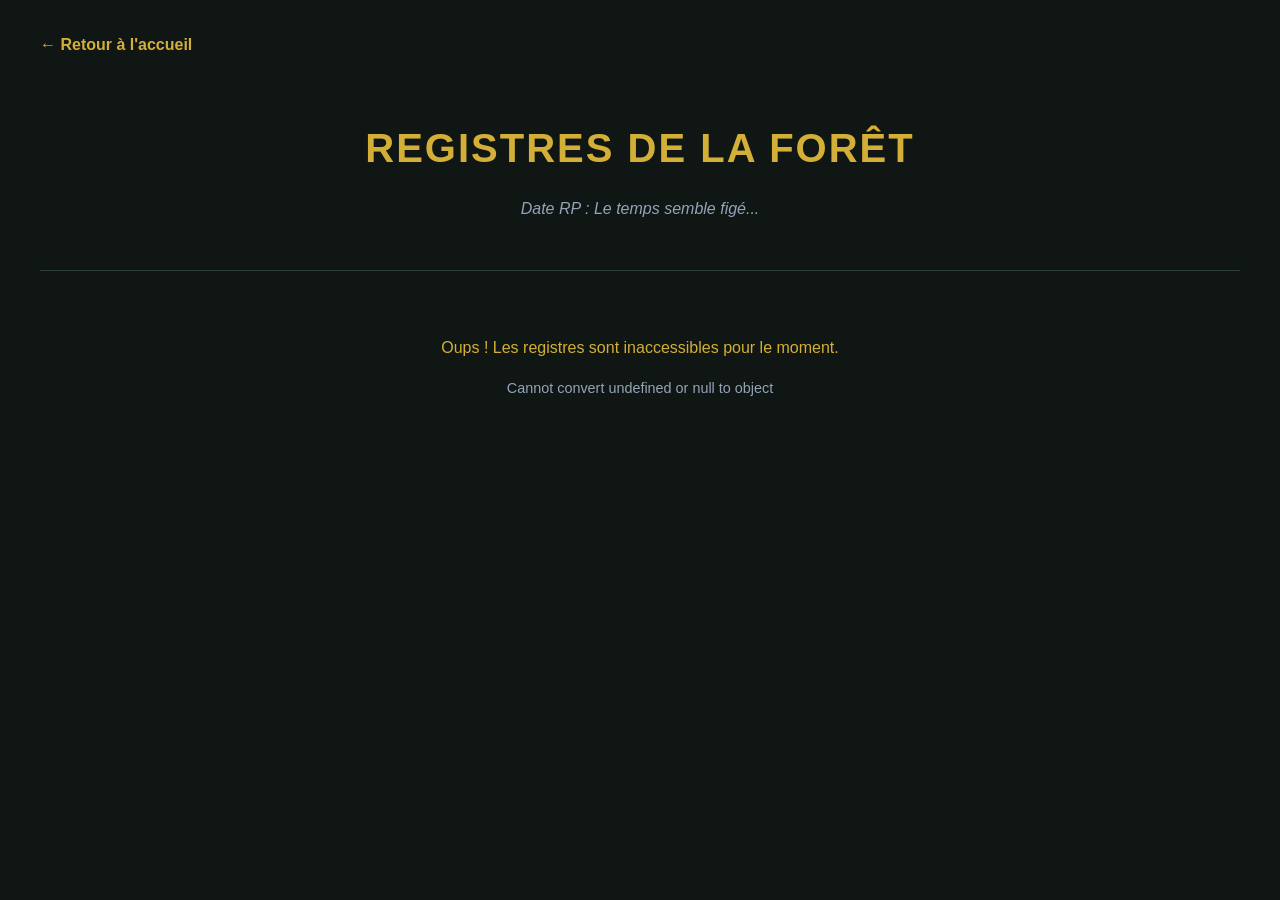
==== demographie.html @ 967d59c4 "Add files via upload" ====
<!DOCTYPE html>
<html lang="fr">
<head>
    <meta charset="UTF-8">
    <meta name="viewport" content="width=device-width, initial-scale=1.0">
    <title>Démographie — Chroniques des Clans</title>
    <link rel="stylesheet" href="style.css">
</head>
<body>
    <div class="container">
        <a href="index.html" class="back-link">← Retour à l'accueil</a>
        
        <div class="page-header">
            <h1>Registres de la Forêt</h1>
            <p id="rp-date-display" style="font-style: italic; color: var(--text-muted);">
                Bubulle interroge les esprits... (Chargement)
            </p>
        </div>

        <div id="clans-container">
            </div>
    </div>

    <script>
        // Dès que la page s'ouvre, on lance la recherche
        document.addEventListener("DOMContentLoaded", loadDemographie);

        async function loadDemographie() {
            try {
                // On va lire le fichier que Bubulle a déposé dans le dossier "data"
                const response = await fetch('data/dashboard.json');
                
                if (!response.ok) {
                    throw new Error("Impossible de trouver le fichier dashboard.json");
                }
                
                const data = await response.json();
                
                // 1. Mise à jour de la date RP
                const dateDisplay = document.getElementById('rp-date-display');
                if (data.meta && data.meta.rp_date) {
                    dateDisplay.innerHTML = `Date RP actuelle : <strong>${data.meta.rp_date.month}</strong> (An ${data.meta.rp_date.year}, ${data.meta.rp_date.season})`;
                } else {
                    dateDisplay.innerText = "Date RP : Le temps semble figé...";
                }

                // 2. Création des sections de clans
                const container = document.getElementById('clans-container');
                container.innerHTML = ""; // On nettoie le texte de chargement
                
                for (const [clanName, clanInfo] of Object.entries(data.clans)) {
                    const section = document.createElement('section');
                    section.className = "clan-section";
                    
                    // On fusionne les OCs et PNJs, et on met les vivants en premier
                    let allMembers = [...clanInfo.ocs, ...clanInfo.npcs];
                    allMembers.sort((a, b) => a.is_dead - b.is_dead);

                    // On génère le code HTML pour chaque carte de personnage
                    let cardsHTML = allMembers.map(char => `
                        <div class="char-card ${char.is_dead ? 'dead' : ''}">
                            <img src="${char.photo}" alt="Photo de ${char.name}" class="char-avatar" onerror="this.src='https://via.placeholder.com/150/1a251f/d4af37?text=🐾'">
                            <h4>${char.name} ${char.is_dead ? '⚰️' : ''}</h4>
                            <p class="char-rank">${char.rank}</p>
                            <p class="char-details">${char.age} lunes • ${char.gender}</p>
                        </div>
                    `).join('');

                    // On injecte le tout dans la section du clan
                    section.innerHTML = `
                        <div class="clan-header">
                            <h2>${clanName}</h2>
                            <div class="clan-stats">
                                <strong>${clanInfo.stats.vivants}</strong> vivants sur un total de ${clanInfo.stats.total} chats<br>
                                ♂️ ${clanInfo.stats.males} • ♀️ ${clanInfo.stats.femelles} • ⚧️ ${clanInfo.stats.nb}
                            </div>
                        </div>
                        <div class="character-grid">
                            ${cardsHTML}
                        </div>
                    `;
                    container.appendChild(section);
                }
            } catch (error) {
                console.error("Erreur de chargement :", error);
                document.getElementById('clans-container').innerHTML = `
                    <div style="text-align: center; color: var(--accent);">
                        <p>Oups ! Les registres sont inaccessibles pour le moment.</p>
                        <p style="font-size: 0.9rem; color: var(--text-muted);">${error.message}</p>
                    </div>`;
            }
        }
    </script>
</body>
</html>
---- style.css ----
/* --- VARIABLES DE THÈME --- */
:root {
    --bg-color: #0f1613; /* Vert forêt extrêmement sombre */
    --card-bg: #1a251f; /* Vert sapin profond */
    --border-color: #2c4035; /* Vert mousse */
    --text-main: #e2e8f0;
    --text-muted: #94a3b8;
    --accent: #d4af37; /* Doré pour le côté épique */
    --accent-hover: #fcd34d;
    --dead-color: #1e1e1e; /* Gris très sombre pour les morts */
}

body {
    margin: 0;
    font-family: 'Segoe UI', Tahoma, Geneva, Verdana, sans-serif;
    background-color: var(--bg-color);
    color: var(--text-main);
    line-height: 1.6;
}

/* --- STRUCTURE GLOBALE --- */
.container {
    max-width: 1200px;
    margin: 0 auto;
    padding: 2rem;
}

.back-link {
    color: var(--accent);
    text-decoration: none;
    font-weight: bold;
    display: inline-block;
    margin-bottom: 2rem;
    transition: color 0.2s;
}

.back-link:hover {
    color: var(--accent-hover);
}

.page-header {
    text-align: center;
    margin-bottom: 4rem;
    padding-bottom: 2rem;
    border-bottom: 1px solid var(--border-color);
}

.page-header h1 {
    color: var(--accent);
    font-size: 2.5rem;
    margin-bottom: 0.5rem;
    letter-spacing: 2px;
    text-transform: uppercase;
}

/* --- SECTIONS DES CLANS --- */
.clan-section {
    margin-bottom: 4rem;
    background-color: var(--card-bg);
    border: 1px solid var(--border-color);
    border-radius: 12px;
    padding: 2rem;
    box-shadow: 0 4px 15px rgba(0,0,0,0.3);
}

.clan-header {
    display: flex;
    justify-content: space-between;
    align-items: center;
    border-bottom: 1px solid var(--border-color);
    padding-bottom: 1rem;
    margin-bottom: 2rem;
}

.clan-header h2 {
    color: var(--accent);
    margin: 0;
    font-size: 2rem;
}

.clan-stats {
    color: var(--text-muted);
    font-size: 0.9rem;
    text-align: right;
}

/* --- GRILLE ET CARTES --- */
.character-grid {
    display: grid;
    grid-template-columns: repeat(auto-fill, minmax(220px, 1fr));
    gap: 1.5rem;
}

.char-card {
    background-color: rgba(0, 0, 0, 0.3);
    border: 1px solid var(--border-color);
    border-radius: 8px;
    padding: 1.5rem 1rem;
    text-align: center;
    transition: transform 0.2s ease, box-shadow 0.2s ease;
}

.char-card:hover {
    transform: translateY(-5px);
    box-shadow: 0 8px 20px rgba(0,0,0,0.4);
    border-color: var(--accent);
}

.char-card.dead {
    background-color: var(--dead-color);
    opacity: 0.7;
    filter: grayscale(80%);
}

.char-card.dead:hover {
    filter: grayscale(0%);
    opacity: 1;
}

.char-avatar {
    width: 120px;
    height: 120px;
    object-fit: cover;
    border-radius: 50%;
    border: 3px solid var(--border-color);
    margin-bottom: 1rem;
    background-color: #000;
}

.char-card h4 {
    margin: 0 0 0.5rem 0;
    color: var(--text-main);
    font-size: 1.2rem;
}

.char-rank {
    color: var(--accent);
    font-weight: bold;
    text-transform: capitalize;
    margin: 0 0 0.5rem 0;
    letter-spacing: 1px;
}

.char-details {
    margin: 0;
    font-size: 0.85rem;
    color: var(--text-muted);
}
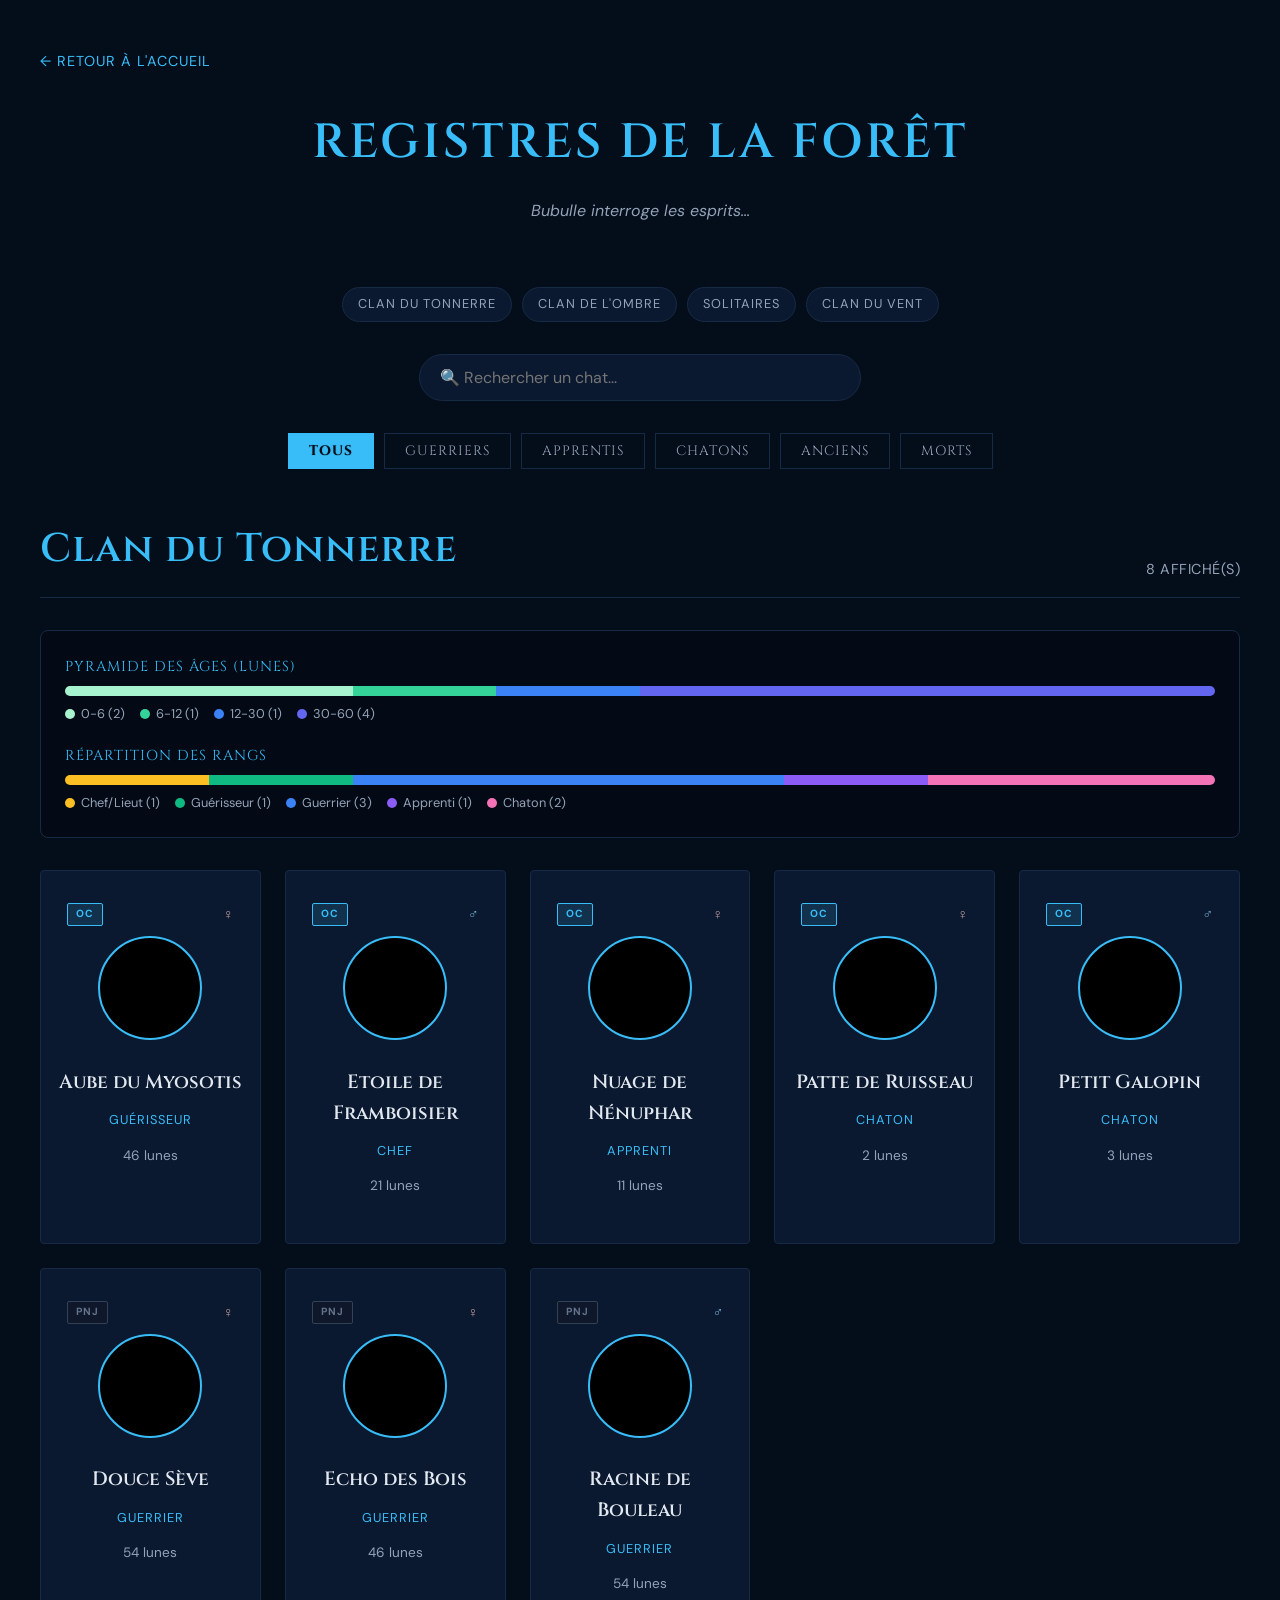
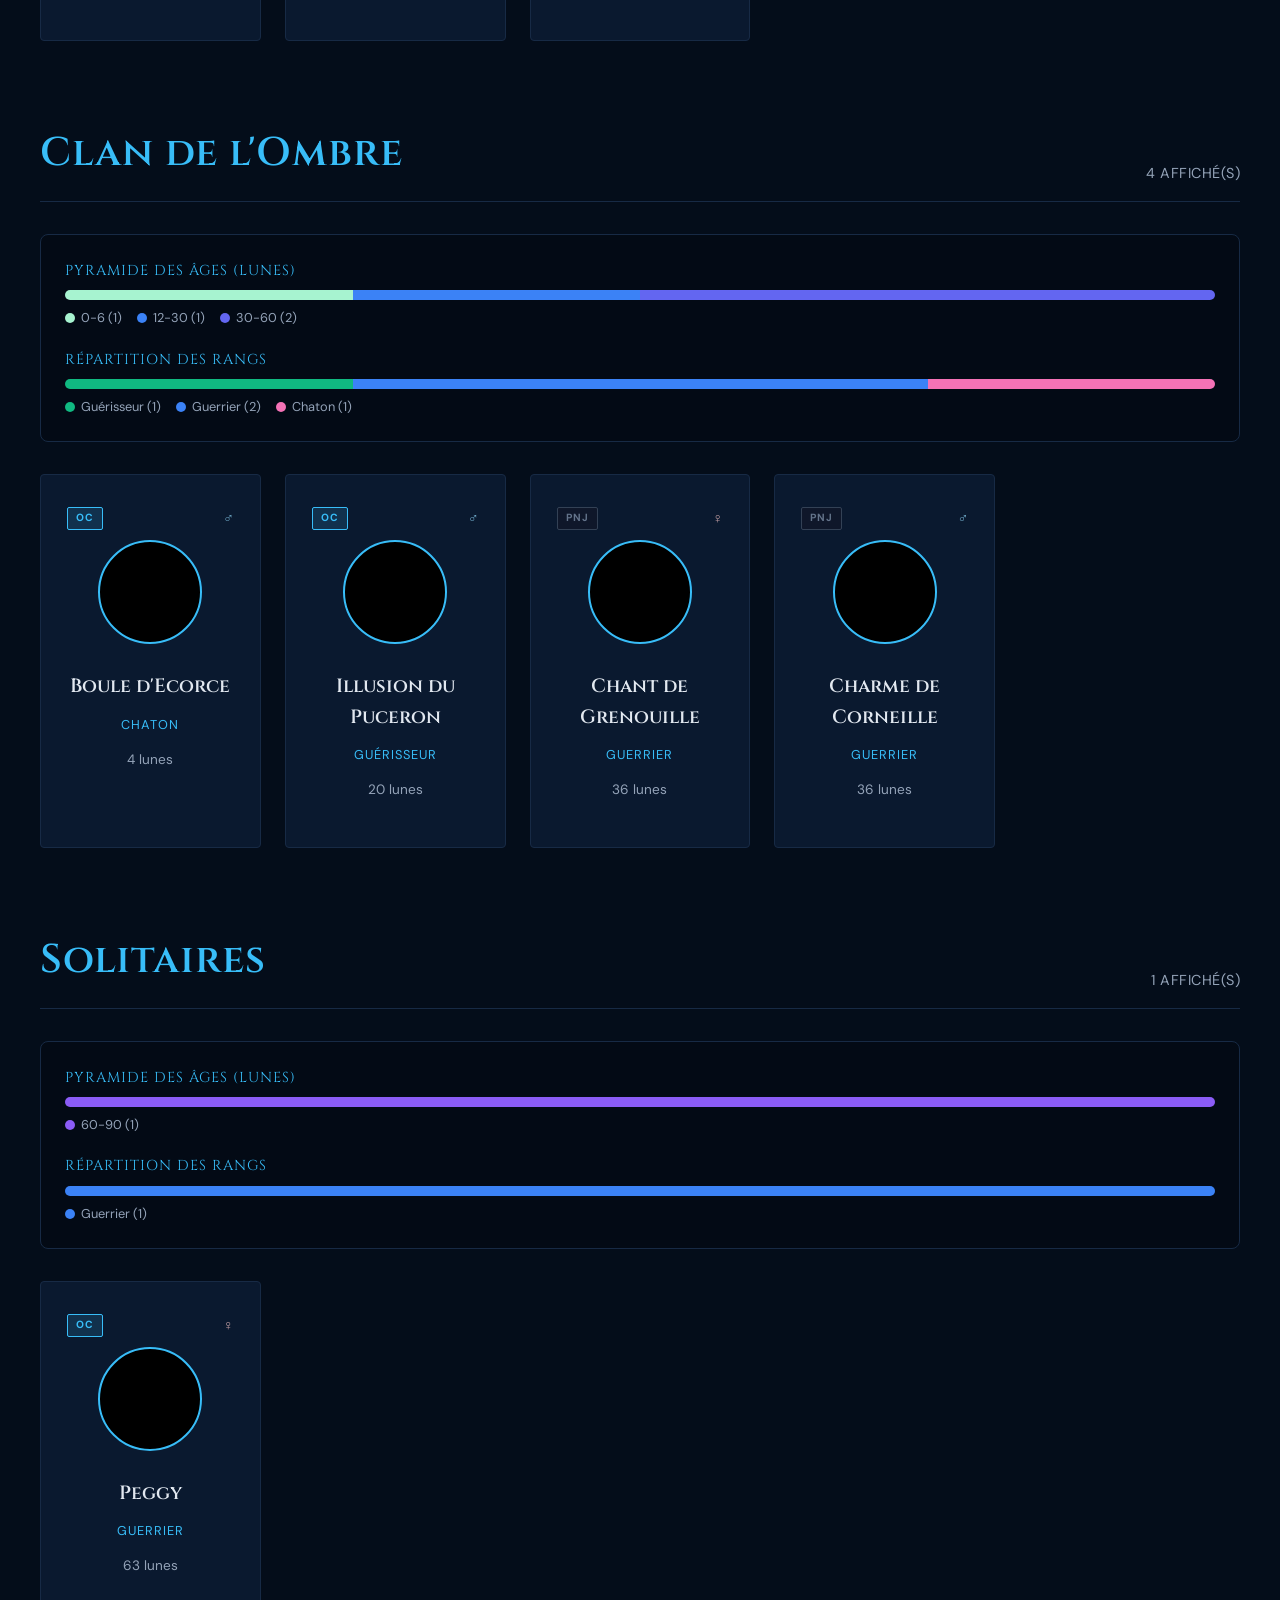
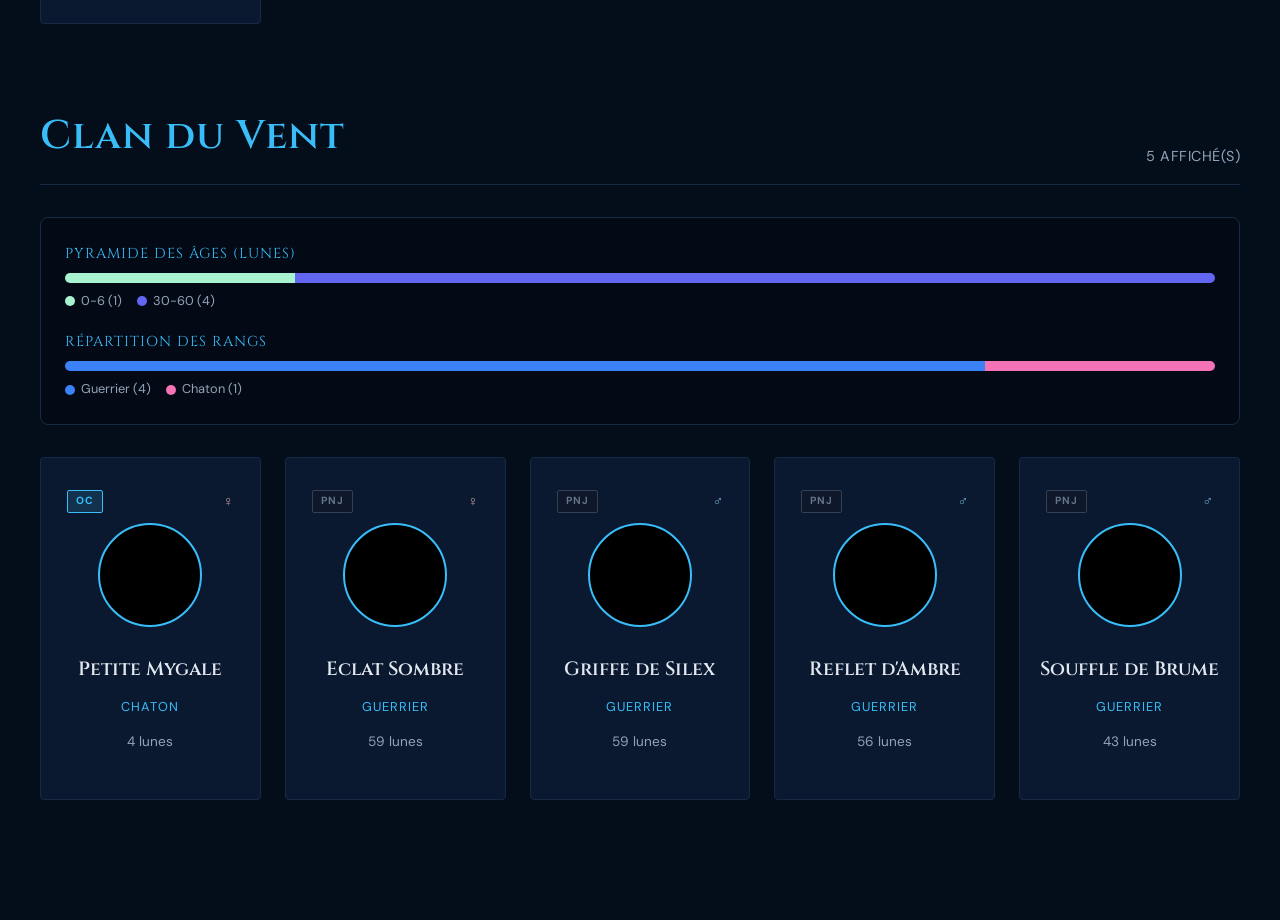
==== commit c2837870: "Add files via upload" ====
--- a/demographie.html
+++ b/demographie.html
@@ -12,83 +12,271 @@
         
         <div class="page-header">
             <h1>Registres de la Forêt</h1>
-            <p id="rp-date-display" style="font-style: italic; color: var(--text-muted);">
-                Bubulle interroge les esprits... (Chargement)
+            <p id="rp-date-display" style="font-style: italic; color: var(--text-dim);">
+                Bubulle interroge les esprits...
             </p>
+        </div>
+
+        <div id="quick-nav-container" class="quick-nav"></div>
+
+        <input type="text" id="search-bar" class="search-bar" placeholder="🔍 Rechercher un chat..." oninput="renderClans(currentCriteria)">
+
+        <div class="filter-bar">
+            <button class="filter-btn active" onclick="filterMembers('all')">Tous</button>
+            <button class="filter-btn" onclick="filterMembers('guerrier')">Guerriers</button>
+            <button class="filter-btn" onclick="filterMembers('apprenti')">Apprentis</button>
+            <button class="filter-btn" onclick="filterMembers('chaton')">Chatons</button>
+            <button class="filter-btn" onclick="filterMembers('ancien')">Anciens</button>
+            <button class="filter-btn" onclick="filterMembers('mort')">Morts</button>
         </div>
 
         <div id="clans-container">
             </div>
     </div>
 
+    <div id="panel-overlay" class="panel-overlay" onclick="closePanel()"></div>
+    <div id="side-panel" class="side-panel">
+        <button class="close-btn" onclick="closePanel()">&times;</button>
+        <img id="panel-img" src="" alt="Avatar" class="panel-avatar" onerror="this.src='https://via.placeholder.com/150/141414/c5a059?text=🐾'">
+        
+        <div class="char-badges" style="justify-content: center; gap: 10px; margin-bottom: 10px;">
+            <span id="panel-type" class="badge">OC</span>
+            <span id="panel-gender-icon" class="gender-icon">♂️</span>
+        </div>
+        
+        <h2 id="panel-name" class="panel-name">Nom du Chat</h2>
+        <div id="panel-rank" class="panel-rank">Rang • Clan</div>
+
+        <div class="panel-section">
+            <h3>Santé & Points de Vie</h3>
+            <div class="hp-bar-container">
+                <div id="panel-hp-fill" class="hp-fill"></div>
+            </div>
+            <div style="text-align: right; font-size: 0.85rem; color: var(--text-dim);" id="panel-hp-text">
+                50 / 50 PV
+            </div>
+        </div>
+
+        <div class="panel-section">
+            <h3>Informations</h3>
+            <p style="margin: 0; color: var(--text-dim);"><strong>Âge :</strong> <span id="panel-age"></span> lunes</p>
+            <p style="margin: 5px 0 0 0; color: var(--text-dim);"><strong>Sexe :</strong> <span id="panel-gender-text"></span></p>
+        </div>
+    </div>
+
     <script>
-        // Dès que la page s'ouvre, on lance la recherche
+        let globalData = null; 
+        let currentCriteria = 'all'; // Mémorise le filtre actuel
+
         document.addEventListener("DOMContentLoaded", loadDemographie);
 
         async function loadDemographie() {
             try {
-                // On va lire le fichier que Bubulle a déposé dans le dossier "data"
                 const response = await fetch('data/dashboard.json');
-                
-                if (!response.ok) {
-                    throw new Error("Impossible de trouver le fichier dashboard.json");
-                }
-                
-                const data = await response.json();
-                
-                // 1. Mise à jour de la date RP
+                if (!response.ok) throw new Error("Fichier introuvable");
+                globalData = await response.json();
+                
                 const dateDisplay = document.getElementById('rp-date-display');
-                if (data.meta && data.meta.rp_date) {
-                    dateDisplay.innerHTML = `Date RP actuelle : <strong>${data.meta.rp_date.month}</strong> (An ${data.meta.rp_date.year}, ${data.meta.rp_date.season})`;
-                } else {
-                    dateDisplay.innerText = "Date RP : Le temps semble figé...";
-                }
-
-                // 2. Création des sections de clans
-                const container = document.getElementById('clans-container');
-                container.innerHTML = ""; // On nettoie le texte de chargement
-                
-                for (const [clanName, clanInfo] of Object.entries(data.clans)) {
-                    const section = document.createElement('section');
-                    section.className = "clan-section";
-                    
-                    // On fusionne les OCs et PNJs, et on met les vivants en premier
-                    let allMembers = [...clanInfo.ocs, ...clanInfo.npcs];
-                    allMembers.sort((a, b) => a.is_dead - b.is_dead);
-
-                    // On génère le code HTML pour chaque carte de personnage
-                    let cardsHTML = allMembers.map(char => `
-                        <div class="char-card ${char.is_dead ? 'dead' : ''}">
-                            <img src="${char.photo}" alt="Photo de ${char.name}" class="char-avatar" onerror="this.src='https://via.placeholder.com/150/1a251f/d4af37?text=🐾'">
-                            <h4>${char.name} ${char.is_dead ? '⚰️' : ''}</h4>
-                            <p class="char-rank">${char.rank}</p>
-                            <p class="char-details">${char.age} lunes • ${char.gender}</p>
-                        </div>
-                    `).join('');
-
-                    // On injecte le tout dans la section du clan
-                    section.innerHTML = `
-                        <div class="clan-header">
-                            <h2>${clanName}</h2>
-                            <div class="clan-stats">
-                                <strong>${clanInfo.stats.vivants}</strong> vivants sur un total de ${clanInfo.stats.total} chats<br>
-                                ♂️ ${clanInfo.stats.males} • ♀️ ${clanInfo.stats.femelles} • ⚧️ ${clanInfo.stats.nb}
+                if (globalData.meta.rp_date) {
+                    const d = globalData.meta.rp_date;
+                    dateDisplay.innerText = `Lune actuelle : ${d.month} (An ${d.year}, ${d.season})`;
+                }
+                
+                buildQuickNav(); // Construit le menu des clans
+                renderClans('all'); 
+            } catch (error) {
+                document.getElementById('clans-container').innerHTML = 
+                    `<p style="text-align:center; color: var(--accent-gold);">Oups ! Les registres sont inaccessibles.</p>`;
+            }
+        }
+
+        // Génère le sommaire avec des liens d'ancrage (ex: #clan-du-tonnerre)
+        function buildQuickNav() {
+            const navContainer = document.getElementById('quick-nav-container');
+            navContainer.innerHTML = "";
+            for (const clanName of Object.keys(globalData.clans)) {
+                const clanId = 'clan-' + clanName.replace(/\s+/g, '-').toLowerCase();
+                navContainer.innerHTML += `<a href="#${clanId}" class="quick-nav-link">${clanName}</a>`;
+            }
+        }
+
+        function filterMembers(criteria) {
+            currentCriteria = criteria;
+            document.querySelectorAll('.filter-btn').forEach(btn => {
+                btn.classList.remove('active');
+                if(btn.innerText.toLowerCase().includes(criteria) || (criteria === 'all' && btn.innerText === 'Tous')) {
+                    btn.classList.add('active');
+                }
+            });
+            renderClans(criteria);
+        }
+
+        function generateStatsHTML(members) {
+            const living = members.filter(m => !m.is_dead);
+            if (living.length === 0) return "";
+
+            const ages = {"0-6": 0, "6-12": 0, "12-30": 0, "30-60": 0, "60-90": 0, "90-110": 0, "110+": 0};
+            const ranks = {"Chef/Lieut": 0, "Guérisseur": 0, "Guerrier": 0, "Apprenti": 0, "Chaton": 0, "Ancien": 0, "Autre": 0};
+
+            living.forEach(m => {
+                let a = m.age;
+                if (a === "À naître" || a < 6) ages["0-6"]++;
+                else if (a < 12) ages["6-12"]++;
+                else if (a < 30) ages["12-30"]++;
+                else if (a < 60) ages["30-60"]++;
+                else if (a < 90) ages["60-90"]++;
+                else if (a < 110) ages["90-110"]++;
+                else ages["110+"]++;
+
+                let r = m.rank.toLowerCase();
+                if (r.includes("chef") || r.includes("lieutenant")) ranks["Chef/Lieut"]++;
+                else if (r.includes("guérisseur") || r.includes("guerisseur") || r.includes("medecin")) ranks["Guérisseur"]++;
+                else if (r.includes("guerrier")) ranks["Guerrier"]++;
+                else if (r.includes("apprenti")) ranks["Apprenti"]++;
+                else if (r.includes("chaton")) ranks["Chaton"]++;
+                else if (r.includes("ancien")) ranks["Ancien"]++;
+                else ranks["Autre"]++;
+            });
+
+            const total = living.length;
+            const ageColors = {"0-6":"#a7f3d0", "6-12":"#34d399", "12-30":"#3b82f6", "30-60":"#6366f1", "60-90":"#8b5cf6", "90-110":"#d946ef", "110+":"#f43f5e"};
+            const rankColors = {"Chef/Lieut":"#fbbf24", "Guérisseur":"#10b981", "Guerrier":"#3b82f6", "Apprenti":"#8b5cf6", "Chaton":"#f472b6", "Ancien":"#9ca3af", "Autre":"#71717a"};
+
+            function buildBar(dataObj, colors) {
+                let barHTML = `<div class="stat-bar">`;
+                let labelsHTML = `<div class="stat-labels">`;
+                for (let [key, val] of Object.entries(dataObj)) {
+                    if (val > 0) {
+                        let pct = (val / total) * 100;
+                        let col = colors[key];
+                        barHTML += `<div class="stat-segment" style="width: ${pct}%; background-color: ${col};" title="${key}: ${val}"></div>`;
+                        labelsHTML += `<div class="stat-label-item"><div class="stat-dot" style="background-color: ${col};"></div>${key} (${val})</div>`;
+                    }
+                }
+                return barHTML + `</div>` + labelsHTML + `</div>`;
+            }
+
+            return `
+                <div class="clan-dashboard">
+                    <div class="stat-group"><div class="stat-title">Pyramide des Âges (Lunes)</div>${buildBar(ages, ageColors)}</div>
+                    <div class="stat-group"><div class="stat-title">Répartition des Rangs</div>${buildBar(ranks, rankColors)}</div>
+                </div>
+            `;
+        }
+
+        function renderClans(criteria) {
+            const container = document.getElementById('clans-container');
+            container.innerHTML = "";
+            
+            // On récupère le texte tapé dans la barre de recherche
+            const searchQuery = document.getElementById('search-bar').value.toLowerCase();
+
+            for (const [clanName, clanInfo] of Object.entries(globalData.clans)) {
+                let ocs = clanInfo.ocs.map(o => ({...o, type: 'OC', clan: clanName}));
+                let npcs = clanInfo.npcs.map(n => ({...n, type: 'PNJ', clan: clanName}));
+                let allMembers = [...ocs, ...npcs];
+
+                const statsHTML = generateStatsHTML(allMembers);
+
+                let filteredMembers = allMembers;
+                
+                // 1. Filtrage par bouton (Guerrier, Apprenti...)
+                if (criteria === 'mort') filteredMembers = filteredMembers.filter(m => m.is_dead);
+                else if (criteria !== 'all') filteredMembers = filteredMembers.filter(m => !m.is_dead && m.rank.toLowerCase().includes(criteria));
+
+                // 2. Filtrage par barre de recherche (Nom du chat)
+                if (searchQuery !== "") {
+                    filteredMembers = filteredMembers.filter(m => m.name.toLowerCase().includes(searchQuery));
+                }
+
+                if (filteredMembers.length === 0) continue;
+
+                const section = document.createElement('section');
+                section.className = "clan-section";
+                
+                // Ancre pour le sommaire rapide
+                section.id = 'clan-' + clanName.replace(/\s+/g, '-').toLowerCase(); 
+                
+                const cardsHTML = filteredMembers.map(m => {
+                    let genderIcon = "⚧️";
+                    let genderClass = "gender-nb";
+                    if (m.gender === "Mâle") { genderIcon = "♂️"; genderClass = "gender-male"; }
+                    if (m.gender === "Femelle") { genderIcon = "♀️"; genderClass = "gender-female"; }
+
+                    let photoPath = `assets/photos/${m.name}.png`;
+
+                    // C'est ici que l'on ajoute le loading="lazy" pour la fluidité !
+                    return `
+                        <div class="char-card ${m.is_dead ? 'dead' : ''}" onclick="openPanel('${m.name}', '${clanName}')">
+                            <div class="char-badges">
+                                <span class="badge ${m.type === 'OC' ? 'badge-oc' : 'badge-pnj'}">${m.type}</span>
+                                <span class="gender-icon ${genderClass}">${genderIcon}</span>
                             </div>
-                        </div>
-                        <div class="character-grid">
-                            ${cardsHTML}
+                            <img src="${photoPath}" class="char-avatar" loading="lazy" onerror="this.src='https://via.placeholder.com/150/141414/c5a059?text=🐾'">
+                            <h4>${m.name} ${m.is_dead ? '⚰️' : ''}</h4>
+                            <p class="char-rank">${m.rank}</p>
+                            <p class="char-details">${m.age} lunes</p>
                         </div>
                     `;
-                    container.appendChild(section);
-                }
-            } catch (error) {
-                console.error("Erreur de chargement :", error);
-                document.getElementById('clans-container').innerHTML = `
-                    <div style="text-align: center; color: var(--accent);">
-                        <p>Oups ! Les registres sont inaccessibles pour le moment.</p>
-                        <p style="font-size: 0.9rem; color: var(--text-muted);">${error.message}</p>
-                    </div>`;
-            }
+                }).join('');
+
+                section.innerHTML = `
+                    <div class="clan-header">
+                        <h2>${clanName}</h2>
+                        <div class="clan-stats">${filteredMembers.length} affiché(s)</div>
+                    </div>
+                    ${statsHTML}
+                    <div class="character-grid">${cardsHTML}</div>
+                `;
+                container.appendChild(section);
+            }
+        }
+
+        // --- LOGIQUE DU PANNEAU LATÉRAL ---
+        function openPanel(charName, clanName) {
+            const clanData = globalData.clans[clanName];
+            const allMembers = [...clanData.ocs.map(o=>({...o, type:'OC'})), ...clanData.npcs.map(n=>({...n, type:'PNJ'}))];
+            const char = allMembers.find(m => m.name === charName);
+            
+            if (!char) return;
+
+            document.getElementById('panel-img').src = `assets/photos/${char.name}.png`;
+            document.getElementById('panel-name').innerText = char.name + (char.is_dead ? ' ⚰️' : '');
+            document.getElementById('panel-rank').innerText = `${char.rank} • ${clanName}`;
+            document.getElementById('panel-age').innerText = char.age;
+            document.getElementById('panel-gender-text').innerText = char.gender;
+            
+            const typeBadge = document.getElementById('panel-type');
+            typeBadge.innerText = char.type;
+            typeBadge.className = `badge ${char.type === 'OC' ? 'badge-oc' : 'badge-pnj'}`;
+
+            const genderIcon = document.getElementById('panel-gender-icon');
+            if (char.gender === "Mâle") { genderIcon.innerText = "♂️"; genderIcon.className = "gender-icon gender-male"; }
+            else if (char.gender === "Femelle") { genderIcon.innerText = "♀️"; genderIcon.className = "gender-icon gender-female"; }
+            else { genderIcon.innerText = "⚧️"; genderIcon.className = "gender-icon gender-nb"; }
+
+            const hpFill = document.getElementById('panel-hp-fill');
+            const hpText = document.getElementById('panel-hp-text');
+            const hp = char.hp || 0;
+            const maxHp = char.max_hp || 1; 
+            let pct = (hp / maxHp) * 100;
+            
+            hpFill.style.width = `${pct}%`;
+            hpFill.className = "hp-fill"; 
+            
+            if (char.is_dead || hp <= 0) hpFill.classList.add("dead");
+            else if (pct <= 25) hpFill.classList.add("critical");
+            else if (pct <= 50) hpFill.classList.add("medium");
+            
+            hpText.innerText = char.is_dead ? "Décédé(e)" : `${hp} / ${maxHp} PV`;
+
+            document.getElementById('side-panel').classList.add('open');
+            document.getElementById('panel-overlay').classList.add('active');
+        }
+
+        function closePanel() {
+            document.getElementById('side-panel').classList.remove('open');
+            document.getElementById('panel-overlay').classList.remove('active');
         }
     </script>
 </body>
--- a/style.css
+++ b/style.css
@@ -1,148 +1,291 @@
-/* --- VARIABLES DE THÈME --- */
+@import url('https://fonts.googleapis.com/css2?family=Cinzel:wght@400;600;700&family=DM+Sans:ital,opsz,wght@0,9..40,300;0,9..40,400;0,9..40,500;1,9..40,400&display=swap');
+
+/* --- VARIABLES DE THÈME (Aquatique & Sombre) --- */
 :root {
-    --bg-color: #0f1613; /* Vert forêt extrêmement sombre */
-    --card-bg: #1a251f; /* Vert sapin profond */
-    --border-color: #2c4035; /* Vert mousse */
+    --bg-main: #040d1a; /* Océan très profond */
+    --bg-panel: #0a192f; /* Bleu nuit sous-marin */
+    --border-light: #172a45; /* Bordure d'eau */
+    --accent: #38bdf8; /* Cyan bulle lumineux */
+    --accent-glow: rgba(56, 189, 248, 0.15);
     --text-main: #e2e8f0;
-    --text-muted: #94a3b8;
-    --accent: #d4af37; /* Doré pour le côté épique */
-    --accent-hover: #fcd34d;
-    --dead-color: #1e1e1e; /* Gris très sombre pour les morts */
+    --text-dim: #94a3b8;
+    --dead-bg: #020617;
 }
 
 body {
     margin: 0;
-    font-family: 'Segoe UI', Tahoma, Geneva, Verdana, sans-serif;
-    background-color: var(--bg-color);
+    font-family: 'DM Sans', sans-serif;
+    background-color: var(--bg-main);
     color: var(--text-main);
     line-height: 1.6;
 }
 
-/* --- STRUCTURE GLOBALE --- */
-.container {
-    max-width: 1200px;
-    margin: 0 auto;
-    padding: 2rem;
-}
-
-.back-link {
-    color: var(--accent);
-    text-decoration: none;
-    font-weight: bold;
-    display: inline-block;
-    margin-bottom: 2rem;
-    transition: color 0.2s;
-}
-
-.back-link:hover {
-    color: var(--accent-hover);
-}
-
-.page-header {
-    text-align: center;
-    margin-bottom: 4rem;
-    padding-bottom: 2rem;
-    border-bottom: 1px solid var(--border-color);
-}
-
-.page-header h1 {
-    color: var(--accent);
-    font-size: 2.5rem;
-    margin-bottom: 0.5rem;
-    letter-spacing: 2px;
-    text-transform: uppercase;
-}
-
-/* --- SECTIONS DES CLANS --- */
-.clan-section {
-    margin-bottom: 4rem;
-    background-color: var(--card-bg);
-    border: 1px solid var(--border-color);
-    border-radius: 12px;
-    padding: 2rem;
-    box-shadow: 0 4px 15px rgba(0,0,0,0.3);
-}
-
-.clan-header {
-    display: flex;
-    justify-content: space-between;
-    align-items: center;
-    border-bottom: 1px solid var(--border-color);
-    padding-bottom: 1rem;
-    margin-bottom: 2rem;
-}
-
-.clan-header h2 {
-    color: var(--accent);
-    margin: 0;
+h1, h2, h3, h4, .cinzel { font-family: 'Cinzel', serif; font-weight: 600; margin: 0; }
+html { overflow-y: scroll; scroll-behavior: smooth; }
+a { color: var(--accent); text-decoration: none; transition: all 0.3s ease; }
+a:hover { text-shadow: 0 0 8px var(--accent-glow); color: #7dd3fc; }
+.container { max-width: 1200px; margin: 0 auto; padding: 3rem 2rem; }
+.back-link { font-size: 0.9rem; text-transform: uppercase; letter-spacing: 1px; margin-bottom: 2rem; display: inline-block; }
+.page-header { text-align: center; margin-bottom: 4rem; }
+.page-header h1 { font-size: 3rem; color: var(--accent); letter-spacing: 3px; text-transform: uppercase; margin-bottom: 0.5rem; }
+
+/* =========================================
+   ANIMATION DES BULLES (FOND)
+   ========================================= */
+.bubbles-container {
+    position: fixed;
+    top: 0; left: 0; width: 100%; height: 100%;
+    z-index: -1;
+    pointer-events: none;
+    overflow: hidden;
+}
+
+.bubble {
+    position: absolute;
+    bottom: -100px;
+    background: radial-gradient(circle at 30% 30%, rgba(255, 255, 255, 0.8), rgba(255, 255, 255, 0.1) 60%, transparent);
+    border: 1px solid rgba(255, 255, 255, 0.2);
+    border-radius: 50%;
+    animation: floatUp linear infinite;
+    box-shadow: inset 0 0 10px rgba(255, 255, 255, 0.3);
+}
+
+/* Génération aléatoire des bulles */
+.bubble:nth-child(1) { width: 40px; height: 40px; left: 10%; animation-duration: 8s; animation-delay: 0s; }
+.bubble:nth-child(2) { width: 20px; height: 20px; left: 25%; animation-duration: 5s; animation-delay: 2s; }
+.bubble:nth-child(3) { width: 50px; height: 50px; left: 40%; animation-duration: 10s; animation-delay: 4s; }
+.bubble:nth-child(4) { width: 30px; height: 30px; left: 60%; animation-duration: 6s; animation-delay: 1s; }
+.bubble:nth-child(5) { width: 25px; height: 25px; left: 75%; animation-duration: 7s; animation-delay: 3s; }
+.bubble:nth-child(6) { width: 45px; height: 45px; left: 90%; animation-duration: 9s; animation-delay: 5s; }
+.bubble:nth-child(7) { width: 15px; height: 15px; left: 50%; animation-duration: 4s; animation-delay: 6s; }
+.bubble:nth-child(8) { width: 35px; height: 35px; left: 80%; animation-duration: 8.5s; animation-delay: 2.5s; }
+
+@keyframes floatUp {
+    0% { transform: translateY(0) scale(1) rotate(0deg); opacity: 0; }
+    10% { opacity: 0.8; }
+    90% { opacity: 0.5; }
+    100% { transform: translateY(-120vh) scale(1.2) rotate(360deg); opacity: 0; }
+}
+
+/* =========================================
+   CLOCHE ET MISES À JOUR (MODAL)
+   ========================================= */
+.update-bell {
+    position: fixed;
+    top: 25px; right: 35px;
     font-size: 2rem;
-}
-
-.clan-stats {
-    color: var(--text-muted);
-    font-size: 0.9rem;
-    text-align: right;
-}
-
-/* --- GRILLE ET CARTES --- */
-.character-grid {
-    display: grid;
-    grid-template-columns: repeat(auto-fill, minmax(220px, 1fr));
-    gap: 1.5rem;
-}
-
-.char-card {
-    background-color: rgba(0, 0, 0, 0.3);
-    border: 1px solid var(--border-color);
-    border-radius: 8px;
-    padding: 1.5rem 1rem;
-    text-align: center;
-    transition: transform 0.2s ease, box-shadow 0.2s ease;
-}
-
-.char-card:hover {
-    transform: translateY(-5px);
-    box-shadow: 0 8px 20px rgba(0,0,0,0.4);
-    border-color: var(--accent);
-}
-
-.char-card.dead {
-    background-color: var(--dead-color);
-    opacity: 0.7;
-    filter: grayscale(80%);
-}
-
-.char-card.dead:hover {
-    filter: grayscale(0%);
-    opacity: 1;
-}
-
-.char-avatar {
-    width: 120px;
-    height: 120px;
-    object-fit: cover;
-    border-radius: 50%;
-    border: 3px solid var(--border-color);
-    margin-bottom: 1rem;
-    background-color: #000;
-}
-
-.char-card h4 {
-    margin: 0 0 0.5rem 0;
-    color: var(--text-main);
-    font-size: 1.2rem;
-}
-
-.char-rank {
-    color: var(--accent);
-    font-weight: bold;
-    text-transform: capitalize;
-    margin: 0 0 0.5rem 0;
-    letter-spacing: 1px;
-}
-
-.char-details {
-    margin: 0;
-    font-size: 0.85rem;
-    color: var(--text-muted);
-}+    cursor: pointer;
+    z-index: 1000;
+    transition: transform 0.3s cubic-bezier(0.175, 0.885, 0.32, 1.275);
+    filter: drop-shadow(0 0 10px rgba(0,0,0,0.5));
+}
+
+.update-bell:hover { transform: scale(1.1) rotate(15deg); }
+
+.bell-badge {
+    position: absolute;
+    top: -5px; right: -5px;
+    background: #ef4444; color: white;
+    font-size: 0.8rem; font-family: sans-serif; font-weight: bold;
+    padding: 2px 7px; border-radius: 50%;
+    border: 2px solid var(--bg-main);
+    box-shadow: 0 0 10px rgba(239, 68, 68, 0.5);
+}
+
+.changelog { list-style: none; padding: 0; margin: 0; }
+.changelog li { padding: 1.5rem 0; border-bottom: 1px solid var(--border-light); }
+.changelog li:last-child { border-bottom: none; padding-bottom: 0; }
+.changelog-date { display: block; font-size: 0.8rem; color: var(--accent); text-transform: uppercase; letter-spacing: 1px; margin-bottom: 5px; }
+.changelog strong { color: var(--text-main); font-size: 1.1rem; }
+.changelog p { color: var(--text-dim); font-size: 0.95rem; margin: 5px 0 0 0; }
+
+/* =========================================
+   ACCUEIL (LE HUB PRINCIPAL)
+   ========================================= */
+.hub-body { background: radial-gradient(circle at top, #081b33 0%, var(--bg-main) 70%); }
+.hub-hero { text-align: center; padding: 6rem 2rem 3rem 2rem; animation: fadeInDown 1s ease-out; }
+
+.glow-text {
+    font-size: 4.5rem; color: var(--accent);
+    text-shadow: 0 0 20px rgba(56, 189, 248, 0.3), 0 0 40px rgba(56, 189, 248, 0.1);
+    letter-spacing: 5px; margin-bottom: 0.5rem;
+}
+
+.hero-subtitle { font-size: 1.2rem; color: var(--text-dim); font-style: italic; margin-top: 0; }
+.separator { color: var(--accent); font-size: 1.5rem; margin: 2rem 0; letter-spacing: 20px; opacity: 0.6; filter: drop-shadow(0 0 5px var(--accent)); }
+.hub-main { max-width: 1100px; margin: 0 auto; padding: 0 2rem 5rem 2rem; }
+.elegant-grid { display: grid; grid-template-columns: repeat(auto-fit, minmax(300px, 1fr)); gap: 2.5rem; }
+
+.elegant-card {
+    position: relative;
+    background: linear-gradient(145deg, rgba(10, 25, 47, 0.7), rgba(4, 13, 26, 0.9));
+    border: 1px solid rgba(56, 189, 248, 0.15);
+    border-radius: 16px; padding: 3rem 2rem; text-align: center; overflow: hidden;
+    backdrop-filter: blur(10px);
+    transition: transform 0.4s cubic-bezier(0.175, 0.885, 0.32, 1.275), border-color 0.4s, box-shadow 0.4s;
+}
+
+.elegant-card::before {
+    content: ''; position: absolute; top: 0; left: 0; right: 0; height: 3px;
+    background: linear-gradient(90deg, transparent, var(--accent), transparent);
+    opacity: 0; transition: opacity 0.4s ease;
+}
+
+.elegant-card:hover {
+    transform: translateY(-10px); border-color: rgba(56, 189, 248, 0.4);
+    box-shadow: 0 15px 35px rgba(0, 0, 0, 0.6), 0 0 20px rgba(56, 189, 248, 0.15);
+}
+.elegant-card:hover::before { opacity: 1; }
+.card-icon { font-size: 3.5rem; margin-bottom: 1.2rem; filter: drop-shadow(0 0 10px rgba(255, 255, 255, 0.1)); transition: transform 0.4s ease; display: inline-block; }
+.elegant-card:hover .card-icon { transform: scale(1.15) rotate(5deg); }
+.elegant-card h3 { font-size: 1.6rem; color: var(--text-main); margin-bottom: 0.8rem; letter-spacing: 1px; transition: color 0.3s; }
+.elegant-card:hover h3 { color: var(--accent); }
+.elegant-card p { color: var(--text-dim); font-size: 0.95rem; margin: 0; line-height: 1.5; }
+
+/* --- SECTION LEGACY (BAS DE PAGE) --- */
+.bubulle-legacy { padding: 4rem 2rem; background: linear-gradient(to bottom, transparent, rgba(56, 189, 248, 0.05)); }
+.legacy-card { max-width: 800px; margin: 0 auto; background: rgba(10, 25, 47, 0.5); border: 1px solid rgba(56, 189, 248, 0.1); border-radius: 12px; padding: 2.5rem; text-align: center; }
+.legacy-header { margin-bottom: 1.5rem; }
+.legacy-icon { font-size: 2.5rem; display: block; margin-bottom: 0.5rem; filter: drop-shadow(0 0 10px var(--accent-glow)); }
+.legacy-card h2 { color: var(--accent); font-size: 1.8rem; letter-spacing: 2px; }
+.legacy-content p { color: var(--text-dim); line-height: 1.7; margin-bottom: 1.2rem; font-size: 1rem; }
+.legacy-content strong { color: var(--text-main); }
+
+/* --- FOOTER & CREDITS --- */
+.hub-footer { text-align: center; padding: 3rem 2rem; background: linear-gradient(to top, rgba(2,6,23,0.9), transparent); border-top: 1px solid rgba(255, 255, 255, 0.02); }
+.footer-separator { width: 80px; height: 1px; background: var(--accent); margin: 0 auto 1.5rem auto; opacity: 0.4; box-shadow: 0 0 10px var(--accent); }
+.credits-main { font-size: 1.1rem; letter-spacing: 1px; margin-bottom: 5px; color: var(--accent); }
+.credits-sub { color: var(--text-dim); font-size: 0.85rem; opacity: 0.6; }
+@keyframes fadeInDown { from { opacity: 0; transform: translateY(-20px); } to { opacity: 1; transform: translateY(0); } }
+
+/* --- SECTIONS GÉNÉRIQUES (CLANS, CARTES, ETC) --- */
+.clan-section { margin-bottom: 5rem; }
+.clan-header { display: flex; justify-content: space-between; align-items: flex-end; border-bottom: 1px solid var(--border-light); padding-bottom: 1rem; margin-bottom: 2rem; }
+.clan-header h2 { color: var(--accent); font-size: 2.5rem; letter-spacing: 1px; }
+.clan-stats { color: var(--text-dim); font-size: 0.9rem; text-align: right; text-transform: uppercase; letter-spacing: 0.5px; }
+
+.character-grid { display: grid; grid-template-columns: repeat(auto-fill, minmax(200px, 1fr)); gap: 1.5rem; }
+.char-card { background-color: var(--bg-panel); border: 1px solid var(--border-light); border-radius: 4px; padding: 2rem 1rem; text-align: center; position: relative; overflow: hidden; transition: all 0.3s ease; cursor: pointer; }
+.char-card:hover { border-color: var(--accent); box-shadow: 0 5px 20px var(--accent-glow); }
+.char-card.dead { background-color: var(--dead-bg); border-color: #0f172a; }
+.char-card.dead .char-avatar { filter: grayscale(100%) opacity(0.6); border-color: #334155; }
+.char-card.dead h4 { color: var(--text-dim); }
+
+.char-avatar { width: 100px; height: 100px; object-fit: cover; border-radius: 50%; border: 2px solid var(--accent); margin-bottom: 1.2rem; background-color: #000; transition: transform 0.5s ease; }
+.char-card:hover .char-avatar { transform: scale(1.05); }
+.char-card h4 { font-size: 1.2rem; color: var(--text-main); margin-bottom: 0.3rem; }
+.char-rank { color: var(--accent); font-size: 0.8rem; text-transform: uppercase; letter-spacing: 1px; margin-bottom: 0.8rem; }
+.char-details { font-size: 0.85rem; color: var(--text-dim); }
+
+.filter-bar { display: flex; justify-content: center; gap: 10px; margin-bottom: 3rem; flex-wrap: wrap; }
+.filter-btn { background: transparent; border: 1px solid var(--border-light); color: var(--text-dim); padding: 8px 20px; font-family: 'Cinzel', serif; font-size: 0.85rem; cursor: pointer; transition: all 0.3s ease; text-transform: uppercase; letter-spacing: 1px; }
+.filter-btn:hover { border-color: var(--accent); color: var(--accent); background-color: var(--accent-glow); }
+.filter-btn.active { background-color: var(--accent); color: var(--bg-main); border-color: var(--accent); font-weight: bold; text-shadow: 0 0 1px rgba(0,0,0,0.5); }
+
+.char-badges { display: flex; justify-content: space-between; padding: 0 10px; margin-bottom: 10px; }
+.badge { font-size: 0.65rem; padding: 2px 8px; border-radius: 2px; text-transform: uppercase; font-weight: bold; letter-spacing: 1px; font-family: 'DM Sans', sans-serif; }
+.badge-oc { background-color: var(--accent-glow); color: var(--accent); border: 1px solid var(--accent); }
+.badge-pnj { background-color: #0f172a; color: #64748b; border: 1px solid #334155; }
+
+.gender-icon { font-size: 0.9rem; opacity: 0.8; }
+.gender-male { color: #89cff0; }
+.gender-female { color: #f4c2c2; }
+.gender-nb { color: var(--accent); }
+
+/* --- PANNEAU LATÉRAL ET MODAL --- */
+.panel-overlay, .modal-overlay { position: fixed; inset: 0; background: rgba(0, 0, 0, 0.7); backdrop-filter: blur(2px); z-index: 999; opacity: 0; pointer-events: none; transition: opacity 0.3s ease; }
+.panel-overlay.active, .modal-overlay.active { opacity: 1; pointer-events: all; }
+
+.modal-content {
+    position: absolute; top: 50%; left: 50%; transform: translate(-50%, -50%) scale(0.95);
+    background: var(--bg-panel); border: 1px solid var(--accent); box-shadow: 0 0 40px rgba(0,0,0,0.8);
+    width: 90%; max-width: 500px; padding: 2rem; border-radius: 12px; transition: transform 0.3s ease;
+}
+.modal-overlay.active .modal-content { transform: translate(-50%, -50%) scale(1); }
+
+.side-panel { position: fixed; top: 0; right: -450px; width: 400px; max-width: 100vw; height: 100vh; background-color: var(--bg-panel); border-left: 1px solid var(--accent); box-shadow: -5px 0 30px rgba(0,0,0,0.8); z-index: 1000; transition: right 0.3s cubic-bezier(0.4, 0, 0.2, 1); overflow-y: auto; padding: 3rem 2rem; box-sizing: border-box; }
+.side-panel.open { right: 0; }
+.close-btn { position: absolute; top: 15px; right: 20px; background: none; border: none; color: var(--text-dim); font-size: 2rem; cursor: pointer; transition: color 0.2s; }
+.close-btn:hover { color: var(--accent); }
+
+.panel-avatar { width: 160px; height: 160px; object-fit: cover; border-radius: 50%; border: 3px solid var(--accent); margin: 0 auto 1.5rem auto; display: block; background-color: #000; }
+.panel-name { font-family: 'Cinzel', serif; color: var(--accent); font-size: 2rem; text-align: center; margin-bottom: 0.2rem; }
+.panel-rank { text-align: center; color: var(--text-dim); text-transform: uppercase; letter-spacing: 2px; font-size: 0.85rem; margin-bottom: 2.5rem; }
+.panel-section { margin-bottom: 1.5rem; background: rgba(0,0,0,0.2); padding: 1rem; border-radius: 6px; border: 1px solid var(--border-light); }
+.panel-section h3 { font-size: 1rem; color: var(--text-main); border-bottom: 1px solid var(--border-light); padding-bottom: 5px; margin-bottom: 10px; }
+
+.hp-bar-container { background: #020617; height: 14px; border-radius: 7px; overflow: hidden; margin-bottom: 5px; border: 1px solid #000; }
+.hp-fill { height: 100%; background: #10b981; transition: width 0.5s ease, background-color 0.5s ease; }
+.hp-fill.medium { background: #f59e0b; }
+.hp-fill.critical { background: #ef4444; }
+.hp-fill.dead { background: #475569; }
+
+/* --- BARRE DE RECHERCHE & SOMMAIRE --- */
+.search-bar { width: 100%; max-width: 400px; padding: 12px 20px; border-radius: 25px; border: 1px solid var(--border-light); background: var(--bg-panel); color: var(--text-main); font-family: 'DM Sans', sans-serif; margin: 0 auto 2rem auto; display: block; font-size: 1rem; transition: all 0.3s ease; }
+.search-bar:focus { outline: none; border-color: var(--accent); box-shadow: 0 0 15px var(--accent-glow); }
+.quick-nav { display: flex; justify-content: center; gap: 10px; margin-bottom: 2rem; flex-wrap: wrap; }
+.quick-nav-link { background: var(--bg-panel); border: 1px solid var(--border-light); padding: 6px 15px; border-radius: 20px; font-size: 0.8rem; color: var(--text-dim); text-transform: uppercase; letter-spacing: 1px; transition: all 0.3s ease; }
+.quick-nav-link:hover { border-color: var(--accent); color: var(--accent); background-color: var(--accent-glow); transform: translateY(-2px); }
+
+/* --- AUTRES MODULES (Météo, Herbo, etc.) conservés à l'identique avec les nouvelles variables --- */
+.clan-dashboard { background: rgba(0, 0, 0, 0.2); border-radius: 8px; padding: 1.5rem; margin-bottom: 2rem; border: 1px solid var(--border-light); }
+.stat-group { margin-bottom: 1.2rem; }
+.stat-group:last-child { margin-bottom: 0; }
+.stat-title { font-family: 'Cinzel', serif; font-size: 0.9rem; color: var(--accent); margin-bottom: 0.5rem; text-transform: uppercase; letter-spacing: 1px; }
+.stat-bar { display: flex; height: 10px; border-radius: 5px; overflow: hidden; background: #020617; margin-bottom: 0.5rem; }
+.stat-segment { height: 100%; transition: width 0.5s ease; }
+.stat-labels { display: flex; flex-wrap: wrap; gap: 15px; font-size: 0.8rem; color: var(--text-dim); }
+.stat-label-item { display: flex; align-items: center; gap: 6px; }
+.stat-dot { width: 10px; height: 10px; border-radius: 50%; }
+
+.herb-grid { display: grid; grid-template-columns: repeat(auto-fill, minmax(200px, 1fr)); gap: 1.5rem; }
+.plant-card { background-color: var(--bg-panel); border: 1px solid var(--border-light); border-radius: 6px; padding: 1.5rem; position: relative; transition: all 0.3s ease; cursor: pointer; }
+.plant-card:hover { border-color: #38bdf8; box-shadow: 0 5px 15px rgba(56, 189, 248, 0.15); }
+.plant-header { display: flex; justify-content: space-between; align-items: flex-start; margin-bottom: 1rem; }
+.plant-icon { font-size: 2rem; }
+.plant-qty { font-family: 'Cinzel', serif; font-size: 1.5rem; color: var(--accent); font-weight: bold; }
+.plant-name { font-weight: bold; color: var(--text-main); margin: 0 0 0.5rem 0; font-size: 1.1rem; }
+.stock-bar-bg { background: #020617; height: 8px; border-radius: 4px; overflow: hidden; margin-bottom: 8px; }
+.stock-bar-fill { height: 100%; transition: width 0.5s ease, background-color 0.5s ease; }
+.stock-good { background-color: #38bdf8; } 
+.stock-medium { background-color: #f59e0b; } 
+.stock-low { background-color: #ef4444; } 
+.warning-expiry { font-size: 0.8rem; color: #ef4444; display: flex; align-items: center; gap: 5px; margin-top: 10px; background: rgba(239, 68, 68, 0.1); padding: 5px; border-radius: 4px; border-left: 2px solid #ef4444; }
+
+.memorial-container { background: radial-gradient(circle at center, #0f172a 0%, #020617 100%); min-height: 100vh; }
+.memorial-header h1 { color: #e0e0e0; text-shadow: 0 0 15px rgba(255, 255, 255, 0.3); }
+.star-section { margin-bottom: 5rem; position: relative; }
+.star-section h2 { text-align: center; color: var(--accent); font-size: 2.2rem; margin-bottom: 3rem; letter-spacing: 5px; }
+.empty-stars { text-align: center; padding: 4rem; color: var(--text-dim); font-style: italic; border: 1px dashed var(--border-light); border-radius: 8px; }
+.ghost-card { background: rgba(255, 255, 255, 0.03); border: 1px solid rgba(56, 189, 248, 0.2); filter: grayscale(40%); transition: all 0.5s ease; }
+.ghost-card:hover { filter: grayscale(0%); background: rgba(56, 189, 248, 0.05); box-shadow: 0 0 20px rgba(56, 189, 248, 0.1); }
+.death-cause { margin-top: 1rem; font-size: 0.8rem; color: #f87171; font-style: italic; border-top: 1px solid var(--border-light); padding-top: 10px; }
+
+.view-tabs { display: flex; justify-content: center; gap: 15px; margin-bottom: 2rem; border-bottom: 1px solid var(--border-light); padding-bottom: 1rem; }
+.view-tab-btn { background: transparent; border: none; color: var(--text-dim); font-family: 'Cinzel', serif; font-size: 1.2rem; padding: 10px 20px; cursor: pointer; transition: all 0.3s ease; text-transform: uppercase; position: relative; }
+.view-tab-btn:hover { color: var(--accent); }
+.view-tab-btn.active { color: var(--accent); font-weight: bold; }
+.view-tab-btn.active::after { content: ''; position: absolute; bottom: -1rem; left: 0; width: 100%; height: 3px; background-color: var(--accent); box-shadow: 0 0 10px var(--accent-glow); }
+
+.lot-item { background: rgba(0, 0, 0, 0.4); border: 1px solid var(--border-light); border-radius: 4px; padding: 10px; margin-bottom: 8px; font-size: 0.85rem; display: flex; justify-content: space-between; align-items: center; }
+.lot-qty { font-weight: bold; color: var(--accent); font-size: 1.1rem; background: rgba(56, 189, 248, 0.1); padding: 4px 10px; border-radius: 4px; }
+.lot-details { color: var(--text-dim); text-align: right; }
+
+.healer-card { background: var(--bg-panel); border: 1px solid var(--border-light); padding: 1.5rem; border-radius: 6px; text-align: center; }
+.healer-card h3 { color: var(--accent); margin-bottom: 1rem; }
+.stat-row { display: flex; justify-content: space-between; margin-bottom: 8px; border-bottom: 1px dashed var(--border-light); padding-bottom: 4px;}
+.stat-row span:last-child { font-weight: bold; color: var(--text-main); }
+
+.weather-current-box { background: radial-gradient(circle at center, rgba(56, 189, 248, 0.05) 0%, var(--bg-panel) 100%); border: 1px solid var(--accent); border-radius: 12px; padding: 3rem; text-align: center; margin-bottom: 4rem; box-shadow: 0 0 30px rgba(0, 0, 0, 0.5), inset 0 0 20px var(--accent-glow); }
+.weather-icon-large { font-size: 5rem; margin-bottom: 1.5rem; filter: drop-shadow(0 0 10px var(--accent)); display: block; }
+.weather-desc-main { font-family: 'Cinzel', serif; font-size: 1.8rem; color: var(--text-main); margin-bottom: 1rem; }
+.weather-badge-event { display: inline-block; padding: 5px 15px; border-radius: 20px; font-size: 0.8rem; font-weight: bold; text-transform: uppercase; letter-spacing: 2px; margin-bottom: 1.5rem; }
+
+.event-normal { background: rgba(148, 163, 184, 0.2); color: #94a3b8; border: 1px solid #94a3b8; }
+.event-alerte { background: rgba(239, 68, 68, 0.2); color: #ef4444; border: 1px solid #ef4444; box-shadow: 0 0 15px rgba(239, 68, 68, 0.3); }
+.event-special { background: rgba(56, 189, 248, 0.2); color: var(--accent); border: 1px solid var(--accent); }
+
+.forecast-grid { display: grid; grid-template-columns: repeat(auto-fill, minmax(250px, 1fr)); gap: 1.5rem; }
+.forecast-card { background: var(--bg-panel); border: 1px solid var(--border-light); padding: 1.5rem; border-radius: 8px; opacity: 0.8; transition: all 0.3s ease; }
+.forecast-card:hover { opacity: 1; border-color: var(--accent); transform: translateY(-5px); }
+.forecast-date { font-size: 0.75rem; color: var(--accent); text-transform: uppercase; letter-spacing: 1px; margin-bottom: 10px; }
